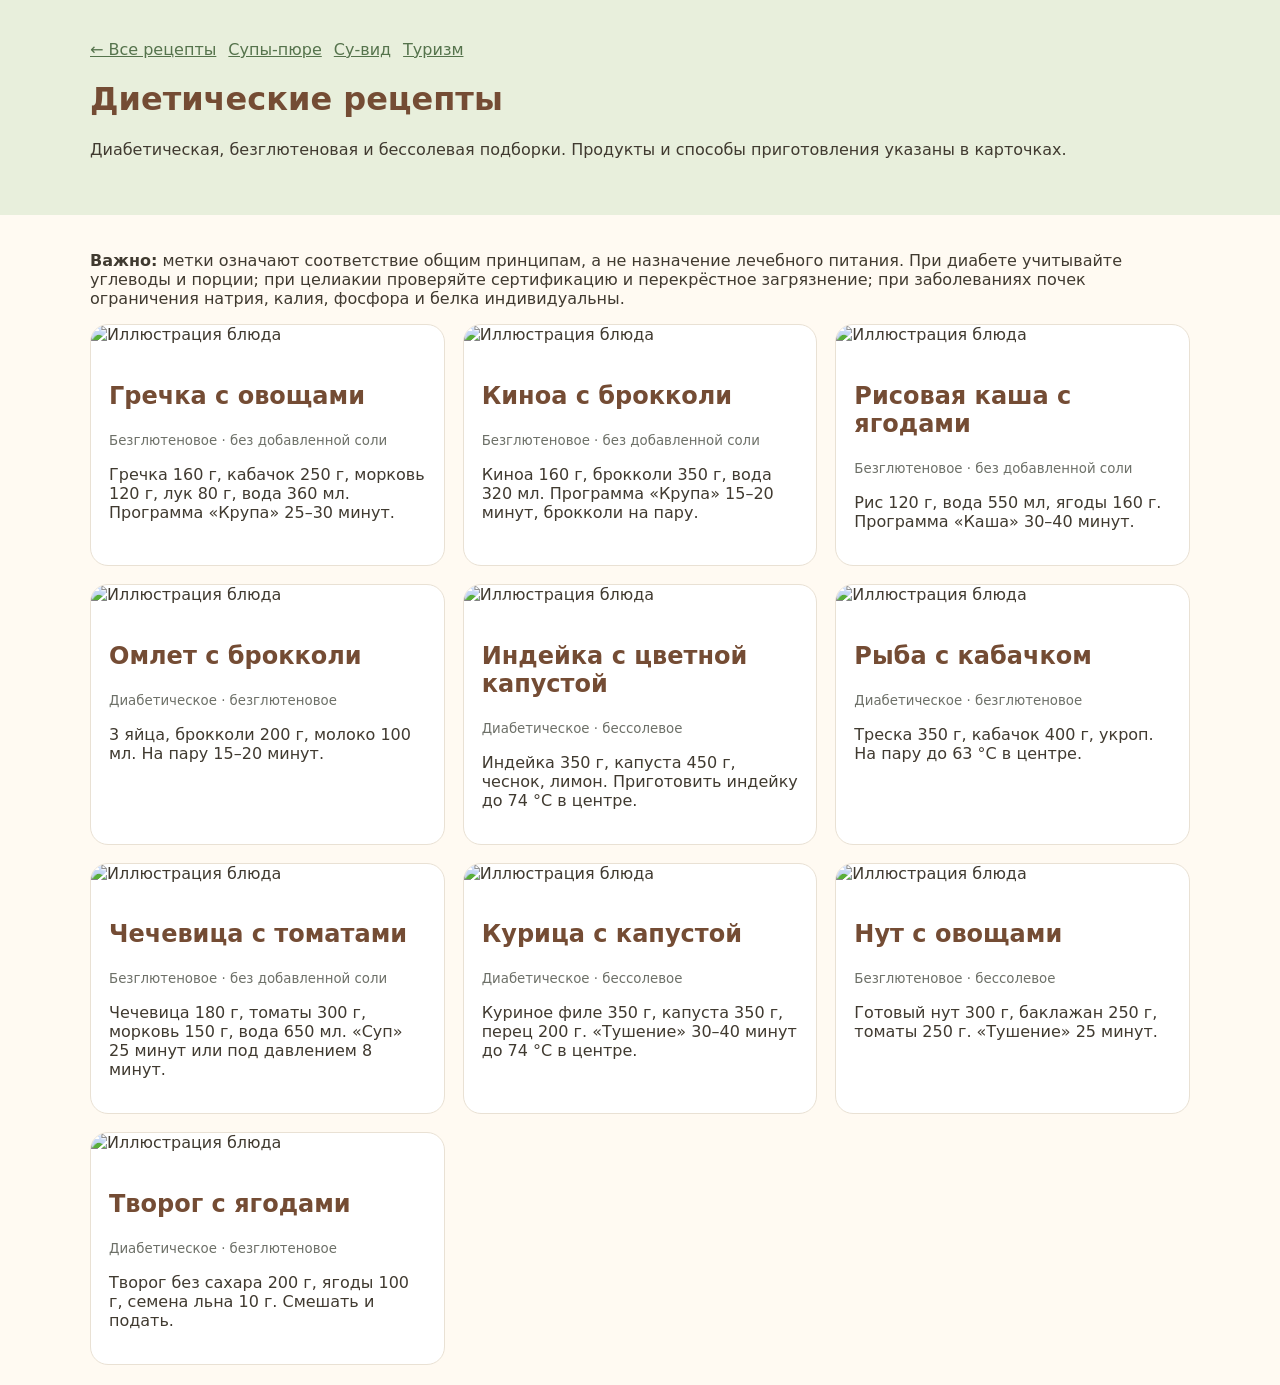
==== diets/index.html @ 61dca5d2 "Новый раздел диабетических, безглютеновых и бессолевых рецептов" ====
<!doctype html><html lang="ru"><head><meta charset="utf-8"><meta name="viewport" content="width=device-width,initial-scale=1"><title>Диетические рецепты — Рецепты</title><style>body{margin:0;background:#fffaf2;color:#403a30;font:16px system-ui}header{padding:40px max(20px,calc((100vw - 1100px)/2));background:#e8efdc}main{max-width:1100px;margin:auto;padding:20px}a{color:#55734c}.grid{display:grid;grid-template-columns:repeat(auto-fit,minmax(290px,1fr));gap:18px}.card{background:white;border:1px solid #e9e1d4;border-radius:18px;overflow:hidden}.card img{width:100%;height:175px;object-fit:cover}.body{padding:18px}h1,h2{color:#744c34}nav a{display:inline-block;margin-right:12px}small{color:#6d7068}</style></head><body><header><nav><a href="../index.html">← Все рецепты</a><a href="../soups/index.html">Супы-пюре</a><a href="../sous-vide/index.html">Су-вид</a><a href="../tourism/index.html">Туризм</a></nav><h1>Диетические рецепты</h1><p>Диабетическая, безглютеновая и бессолевая подборки. Продукты и способы приготовления указаны в карточках.</p></header><main><p><strong>Важно:</strong> метки означают соответствие общим принципам, а не назначение лечебного питания. При диабете учитывайте углеводы и порции; при целиакии проверяйте сертификацию и перекрёстное загрязнение; при заболеваниях почек ограничения натрия, калия, фосфора и белка индивидуальны.</p><div id="cards" class="grid"></div></main><script>const raw=localStorage.getItem('none');</script><script>const cards=[["Гречка с овощами","Безглютеновое · без добавленной соли","Гречка 160 г, кабачок 250 г, морковь 120 г, лук 80 г, вода 360 мл. Программа «Крупа» 25–30 минут."],["Киноа с брокколи","Безглютеновое · без добавленной соли","Киноа 160 г, брокколи 350 г, вода 320 мл. Программа «Крупа» 15–20 минут, брокколи на пару."],["Рисовая каша с ягодами","Безглютеновое · без добавленной соли","Рис 120 г, вода 550 мл, ягоды 160 г. Программа «Каша» 30–40 минут."],["Омлет с брокколи","Диабетическое · безглютеновое","3 яйца, брокколи 200 г, молоко 100 мл. На пару 15–20 минут."],["Индейка с цветной капустой","Диабетическое · бессолевое","Индейка 350 г, капуста 450 г, чеснок, лимон. Приготовить индейку до 74 °C в центре."],["Рыба с кабачком","Диабетическое · безглютеновое","Треска 350 г, кабачок 400 г, укроп. На пару до 63 °C в центре."],["Чечевица с томатами","Безглютеновое · без добавленной соли","Чечевица 180 г, томаты 300 г, морковь 150 г, вода 650 мл. «Суп» 25 минут или под давлением 8 минут."],["Курица с капустой","Диабетическое · бессолевое","Куриное филе 350 г, капуста 350 г, перец 200 г. «Тушение» 30–40 минут до 74 °C в центре."],["Нут с овощами","Безглютеновое · бессолевое","Готовый нут 300 г, баклажан 250 г, томаты 250 г. «Тушение» 25 минут."],["Творог с ягодами","Диабетическое · безглютеновое","Творог без сахара 200 г, ягоды 100 г, семена льна 10 г. Смешать и подать."]];document.getElementById('cards').innerHTML=cards.map((c,i)=>'<article class="card"><img loading="lazy" alt="Иллюстрация блюда" src="https://images.unsplash.com/'+['photo-1512058564366-18510be2db19','photo-1512621776951-a57141f2eefd','photo-1490645935967-10de6ba17061','photo-1525351484163-7529414344d8','photo-1511690743698-d9d85f2fbf38','photo-1467003909585-2f8a72700288','photo-1547592180-85f173990554','photo-1504674900247-0877df9cc836','photo-1546069901-ba9599a7e63c','photo-1488477181946-6428a0291777'][i]+'?auto=format&fit=crop&w=800&q=75"><div class="body"><h2>'+c[0]+'</h2><small>'+c[1]+'</small><p>'+c[2]+'</p></div></article>').join('')</script></body></html>
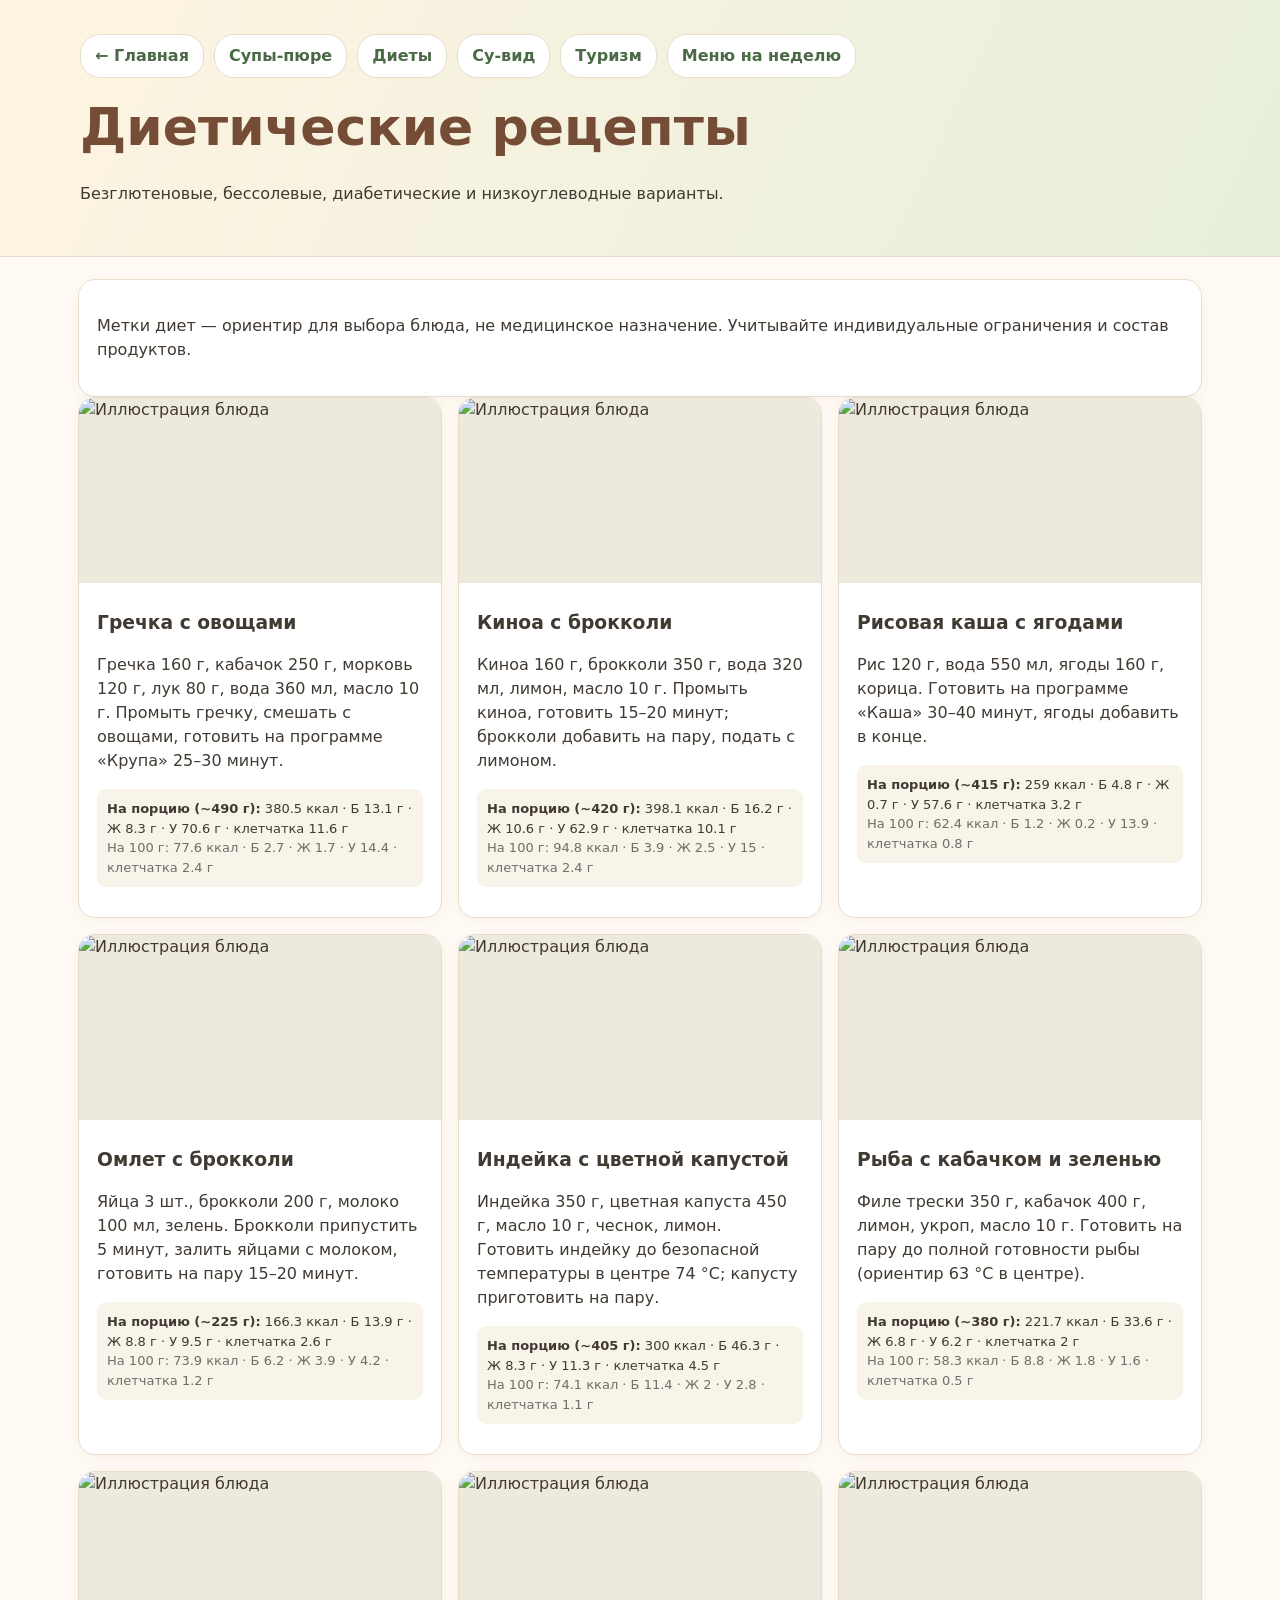
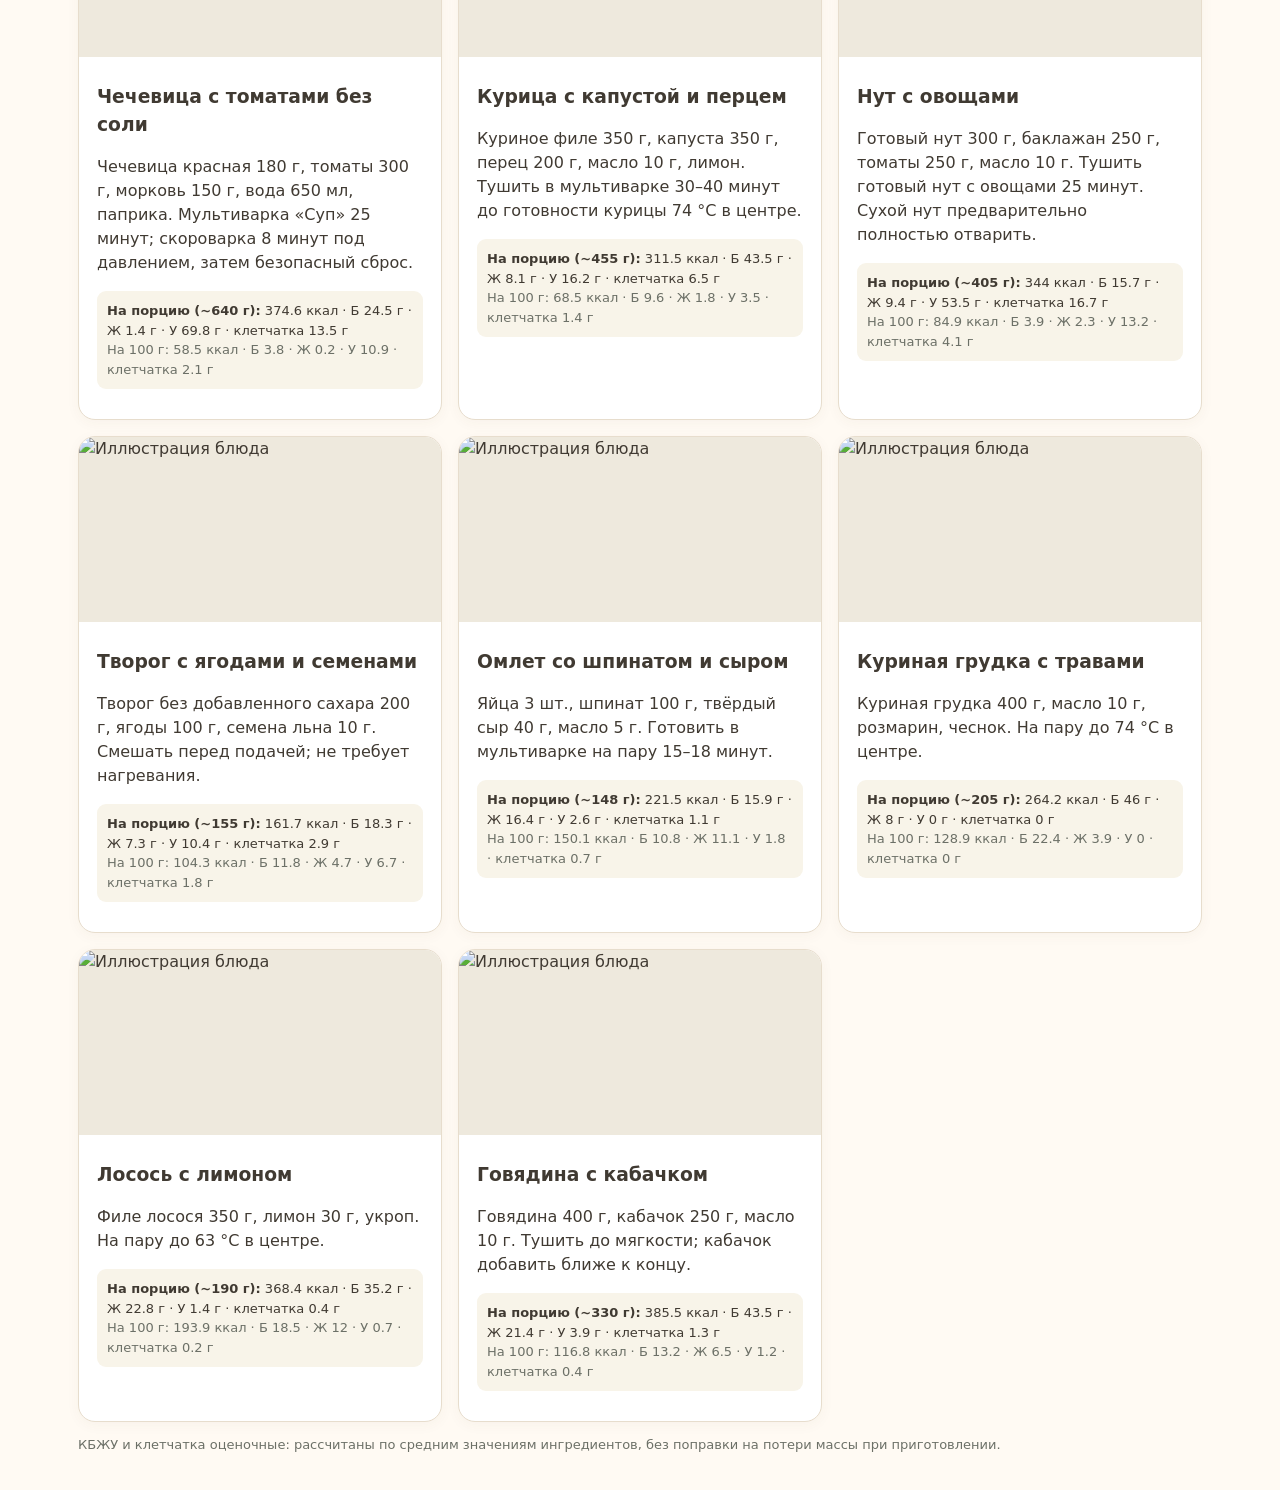
==== commit 587ede73: "Единый дизайн и КБЖУ: Диетические рецепты" ====
--- a/diets/index.html
+++ b/diets/index.html
@@ -1 +1 @@
-<!doctype html><html lang="ru"><head><meta charset="utf-8"><meta name="viewport" content="width=device-width,initial-scale=1"><title>Диетические рецепты — Рецепты</title><style>body{margin:0;background:#fffaf2;color:#403a30;font:16px system-ui}header{padding:40px max(20px,calc((100vw - 1100px)/2));background:#e8efdc}main{max-width:1100px;margin:auto;padding:20px}a{color:#55734c}.grid{display:grid;grid-template-columns:repeat(auto-fit,minmax(290px,1fr));gap:18px}.card{background:white;border:1px solid #e9e1d4;border-radius:18px;overflow:hidden}.card img{width:100%;height:175px;object-fit:cover}.body{padding:18px}h1,h2{color:#744c34}nav a{display:inline-block;margin-right:12px}small{color:#6d7068}</style></head><body><header><nav><a href="../index.html">← Все рецепты</a><a href="../soups/index.html">Супы-пюре</a><a href="../sous-vide/index.html">Су-вид</a><a href="../tourism/index.html">Туризм</a></nav><h1>Диетические рецепты</h1><p>Диабетическая, безглютеновая и бессолевая подборки. Продукты и способы приготовления указаны в карточках.</p></header><main><p><strong>Важно:</strong> метки означают соответствие общим принципам, а не назначение лечебного питания. При диабете учитывайте углеводы и порции; при целиакии проверяйте сертификацию и перекрёстное загрязнение; при заболеваниях почек ограничения натрия, калия, фосфора и белка индивидуальны.</p><div id="cards" class="grid"></div></main><script>const raw=localStorage.getItem('none');</script><script>const cards=[["Гречка с овощами","Безглютеновое · без добавленной соли","Гречка 160 г, кабачок 250 г, морковь 120 г, лук 80 г, вода 360 мл. Программа «Крупа» 25–30 минут."],["Киноа с брокколи","Безглютеновое · без добавленной соли","Киноа 160 г, брокколи 350 г, вода 320 мл. Программа «Крупа» 15–20 минут, брокколи на пару."],["Рисовая каша с ягодами","Безглютеновое · без добавленной соли","Рис 120 г, вода 550 мл, ягоды 160 г. Программа «Каша» 30–40 минут."],["Омлет с брокколи","Диабетическое · безглютеновое","3 яйца, брокколи 200 г, молоко 100 мл. На пару 15–20 минут."],["Индейка с цветной капустой","Диабетическое · бессолевое","Индейка 350 г, капуста 450 г, чеснок, лимон. Приготовить индейку до 74 °C в центре."],["Рыба с кабачком","Диабетическое · безглютеновое","Треска 350 г, кабачок 400 г, укроп. На пару до 63 °C в центре."],["Чечевица с томатами","Безглютеновое · без добавленной соли","Чечевица 180 г, томаты 300 г, морковь 150 г, вода 650 мл. «Суп» 25 минут или под давлением 8 минут."],["Курица с капустой","Диабетическое · бессолевое","Куриное филе 350 г, капуста 350 г, перец 200 г. «Тушение» 30–40 минут до 74 °C в центре."],["Нут с овощами","Безглютеновое · бессолевое","Готовый нут 300 г, баклажан 250 г, томаты 250 г. «Тушение» 25 минут."],["Творог с ягодами","Диабетическое · безглютеновое","Творог без сахара 200 г, ягоды 100 г, семена льна 10 г. Смешать и подать."]];document.getElementById('cards').innerHTML=cards.map((c,i)=>'<article class="card"><img loading="lazy" alt="Иллюстрация блюда" src="https://images.unsplash.com/'+['photo-1512058564366-18510be2db19','photo-1512621776951-a57141f2eefd','photo-1490645935967-10de6ba17061','photo-1525351484163-7529414344d8','photo-1511690743698-d9d85f2fbf38','photo-1467003909585-2f8a72700288','photo-1547592180-85f173990554','photo-1504674900247-0877df9cc836','photo-1546069901-ba9599a7e63c','photo-1488477181946-6428a0291777'][i]+'?auto=format&fit=crop&w=800&q=75"><div class="body"><h2>'+c[0]+'</h2><small>'+c[1]+'</small><p>'+c[2]+'</p></div></article>').join('')</script></body></html>+<!doctype html><html lang="ru"><head><meta charset="utf-8"><meta name="viewport" content="width=device-width,initial-scale=1"><title>Диетические рецепты — Рецепты</title><link rel="stylesheet" href="../assets/site.css"></head><body><header><nav><a href="../">← Главная</a><a href="../soups/">Супы-пюре</a><a href="../diets/">Диеты</a><a href="../sous-vide/">Су-вид</a><a href="../tourism/">Туризм</a><a href="../menu/">Меню на неделю</a></nav><h1>Диетические рецепты</h1><p>Безглютеновые, бессолевые, диабетические и низкоуглеводные варианты.</p></header><main><section class="panel"><p>Метки диет — ориентир для выбора блюда, не медицинское назначение. Учитывайте индивидуальные ограничения и состав продуктов.</p></section><section id="cards" class="cards"></section><p class="muted">КБЖУ и клетчатка оценочные: рассчитаны по средним значениям ингредиентов, без поправки на потери массы при приготовлении.</p></main><script src="../assets/recipes-data.js"></script><script>const data=window.RECIPES_DATA.filter(x=>x.section==='диеты');document.getElementById('cards').innerHTML=data.map(x=>{let n=x.nutrition;return '<article class="card"><img loading="lazy" src="'+x.image+'" alt="Иллюстрация блюда"><div class="inside"><h3>'+x.name+'</h3><p>'+x.formula+'</p>'+(x.section==='супы'?'<p><b>Мультиварка:</b> '+x.multi+' · <b>Скороварка:</b> '+x.pressure+' под давлением</p>':'')+(n?'<div class="nutr"><b>На порцию (~'+n.portionG+' г):</b> '+n.perPortion[0]+' ккал · Б '+n.perPortion[1]+' г · Ж '+n.perPortion[2]+' г · У '+n.perPortion[3]+' г · клетчатка '+n.perPortion[4]+' г<br><small>На 100 г: '+n.per100[0]+' ккал · Б '+n.per100[1]+' · Ж '+n.per100[2]+' · У '+n.per100[3]+' · клетчатка '+n.per100[4]+' г</small></div>':'<p>КБЖУ не рассчитаны.</p>')+'</div></article>'}).join('');</script></body></html>
--- a/assets/site.css
+++ b/assets/site.css
@@ -0,0 +1 @@
+:root{font-family:system-ui,-apple-system,"Segoe UI",sans-serif;color:#403a32;background:#fffaf3;--ink:#403a32;--green:#496a45;--cream:#fffaf3;--line:#e7ddcd}*{box-sizing:border-box}body{margin:0;background:var(--cream);color:var(--ink);line-height:1.5}a{color:var(--green)}header{background:linear-gradient(115deg,#fff4e2,#e7efdc);padding:34px max(20px,calc((100vw - 1120px)/2));border-bottom:1px solid var(--line)}header h1{font-size:clamp(32px,5vw,52px);margin:10px 0;color:#754c36}header p{max-width:760px}nav{display:flex;flex-wrap:wrap;gap:10px}nav a,.link{background:white;border:1px solid var(--line);border-radius:20px;padding:9px 14px;text-decoration:none;font-weight:650}main{max-width:1160px;padding:22px 18px;margin:auto}h2{color:#754c36}.cards,.grid{display:grid;grid-template-columns:repeat(auto-fit,minmax(min(100%,280px),1fr));gap:16px}.card,.panel,.day{background:white;border:1px solid var(--line);border-radius:17px;overflow:hidden;box-shadow:0 3px 14px #5540260b}.card img{width:100%;height:185px;object-fit:cover;display:block;background:#eee9dd}.inside,.panel,.day{padding:18px}.card h3{margin:8px 0}.tag{display:inline-block;font-size:12px;background:#eaf1e3;color:#3e5e3a;border-radius:15px;padding:4px 9px;margin:3px}.muted,small{color:#6c7067;font-size:13px}.filters{display:grid;grid-template-columns:repeat(auto-fit,minmax(170px,1fr));gap:12px}.filters label{display:block;font-weight:600;font-size:13px}input,select,textarea{width:100%;max-width:100%;padding:10px;border:1px solid #cfc7b9;border-radius:9px;background:white;color:var(--ink);font:inherit}button{cursor:pointer;border:0;border-radius:10px;background:#55734c;color:white;padding:10px 15px;font:inherit}button:focus-visible,a:focus-visible,input:focus-visible,select:focus-visible{outline:3px solid #b08a4b;outline-offset:2px}.diet-buttons{display:flex;gap:9px;flex-wrap:wrap}.diet-buttons button{background:#eee8dc;color:#403a32}.diet-buttons button:hover,.diet-buttons button:focus{background:#55734c;color:white}.diet-explain,.warn{padding:13px;border-left:4px solid #8da47b;background:#f4f6ed;border-radius:9px}.feedback textarea{min-height:110px}.actions{display:flex;gap:8px;flex-wrap:wrap}.nutr{font-size:13px;background:#f8f4e9;border-radius:9px;padding:10px;margin:12px 0}.meal{padding:10px 0;border-top:1px solid var(--line)}.checks{display:flex;flex-wrap:wrap;gap:8px}.checks label{border:1px solid var(--line);border-radius:22px;padding:8px 12px}.checks input{width:auto}.site-home{position:fixed;right:14px;bottom:14px;z-index:20;background:white;padding:10px 14px;border-radius:24px;box-shadow:0 4px 20px #0002;text-decoration:none}@media(max-width:640px){header{padding:25px 18px}.card img{height:165px}}@media print{header,.noprint,.controls,.site-home{display:none!important}.card,.day{break-inside:avoid;box-shadow:none}}
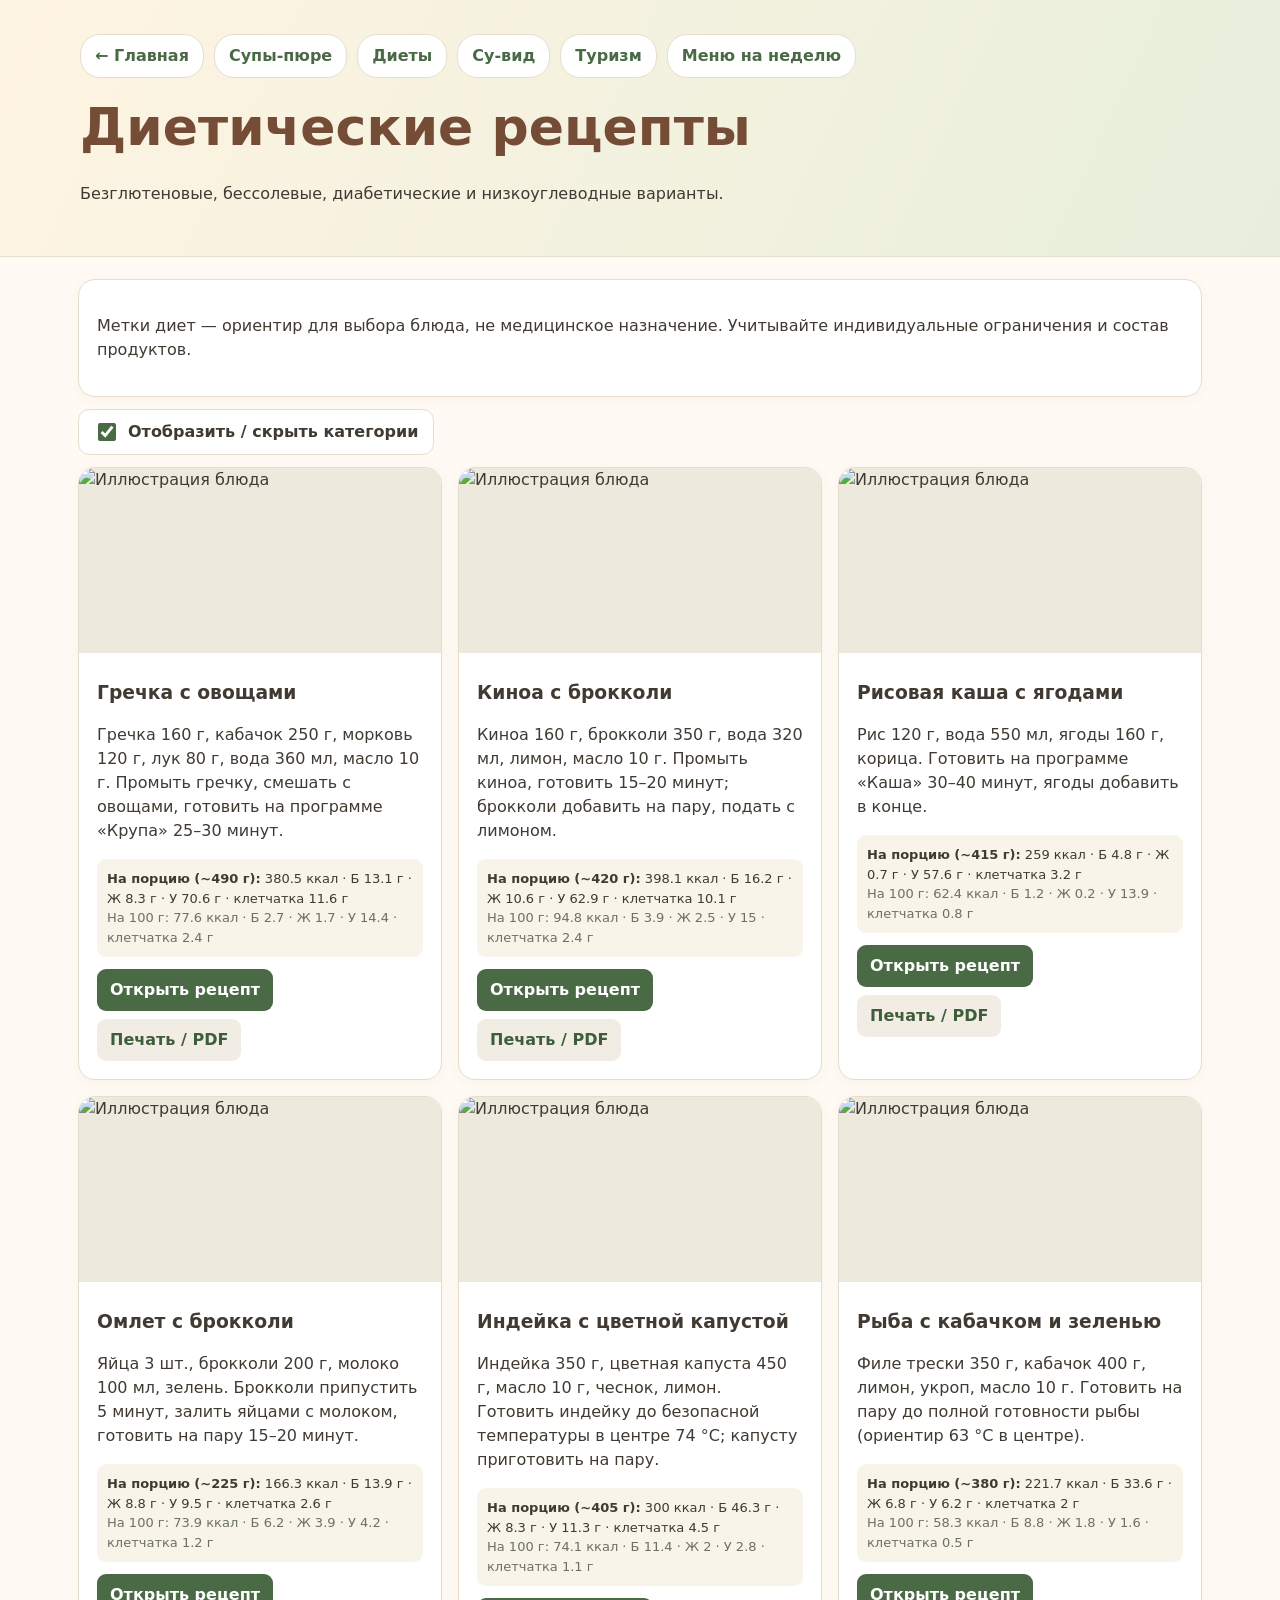
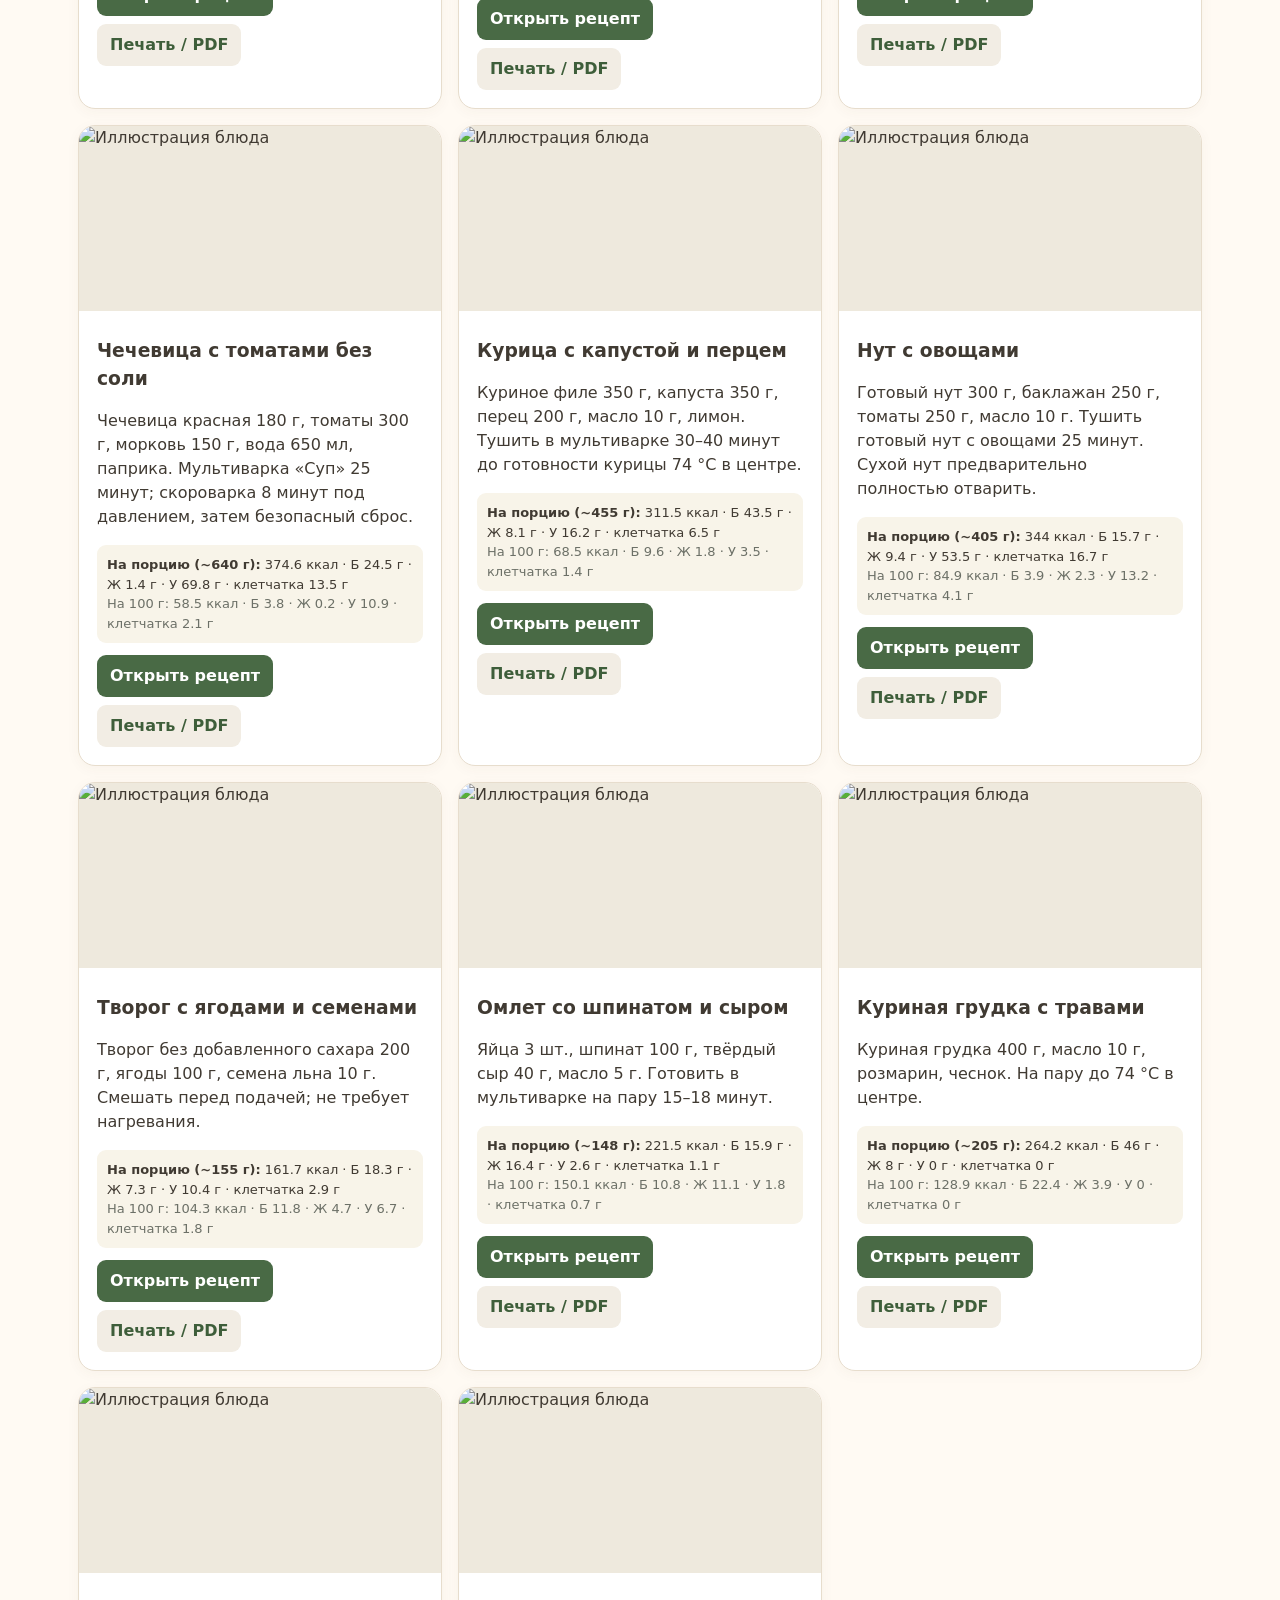
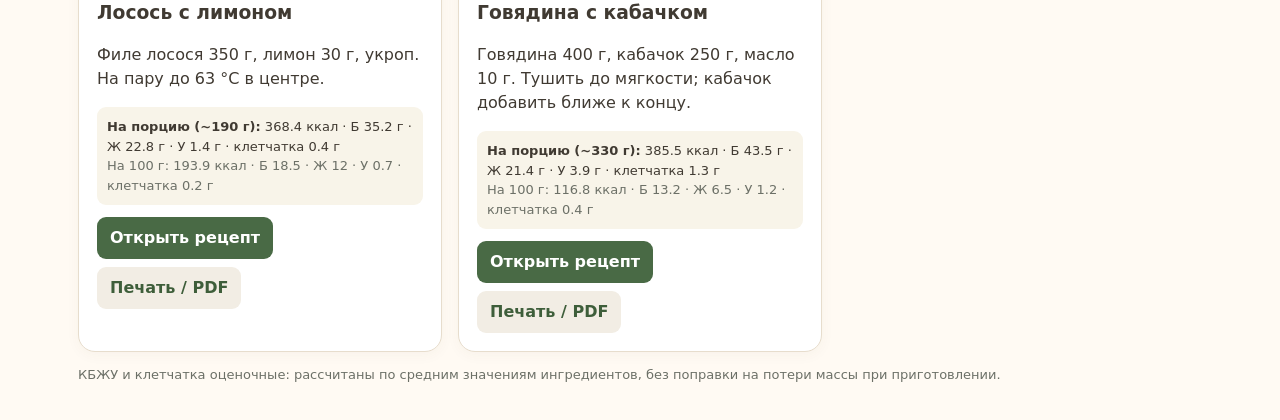
==== commit b39b2222: "Добавить категории и переходы на отдельные блюда" ====
--- a/diets/index.html
+++ b/diets/index.html
@@ -1 +1 @@
-<!doctype html><html lang="ru"><head><meta charset="utf-8"><meta name="viewport" content="width=device-width,initial-scale=1"><title>Диетические рецепты — Рецепты</title><link rel="stylesheet" href="../assets/site.css"></head><body><header><nav><a href="../">← Главная</a><a href="../soups/">Супы-пюре</a><a href="../diets/">Диеты</a><a href="../sous-vide/">Су-вид</a><a href="../tourism/">Туризм</a><a href="../menu/">Меню на неделю</a></nav><h1>Диетические рецепты</h1><p>Безглютеновые, бессолевые, диабетические и низкоуглеводные варианты.</p></header><main><section class="panel"><p>Метки диет — ориентир для выбора блюда, не медицинское назначение. Учитывайте индивидуальные ограничения и состав продуктов.</p></section><section id="cards" class="cards"></section><p class="muted">КБЖУ и клетчатка оценочные: рассчитаны по средним значениям ингредиентов, без поправки на потери массы при приготовлении.</p></main><script src="../assets/recipes-data.js"></script><script>const data=window.RECIPES_DATA.filter(x=>x.section==='диеты');document.getElementById('cards').innerHTML=data.map(x=>{let n=x.nutrition;return '<article class="card"><img loading="lazy" src="'+x.image+'" alt="Иллюстрация блюда"><div class="inside"><h3>'+x.name+'</h3><p>'+x.formula+'</p>'+(x.section==='супы'?'<p><b>Мультиварка:</b> '+x.multi+' · <b>Скороварка:</b> '+x.pressure+' под давлением</p>':'')+(n?'<div class="nutr"><b>На порцию (~'+n.portionG+' г):</b> '+n.perPortion[0]+' ккал · Б '+n.perPortion[1]+' г · Ж '+n.perPortion[2]+' г · У '+n.perPortion[3]+' г · клетчатка '+n.perPortion[4]+' г<br><small>На 100 г: '+n.per100[0]+' ккал · Б '+n.per100[1]+' · Ж '+n.per100[2]+' · У '+n.per100[3]+' · клетчатка '+n.per100[4]+' г</small></div>':'<p>КБЖУ не рассчитаны.</p>')+'</div></article>'}).join('');</script></body></html>+<!doctype html><html lang="ru"><head><meta charset="utf-8"><meta name="viewport" content="width=device-width,initial-scale=1"><title>Диетические рецепты — Рецепты</title><link rel="stylesheet" href="../assets/site.css"></head><body><header><nav><a href="../">← Главная</a><a href="../soups/">Супы-пюре</a><a href="../diets/">Диеты</a><a href="../sous-vide/">Су-вид</a><a href="../tourism/">Туризм</a><a href="../menu/">Меню на неделю</a></nav><h1>Диетические рецепты</h1><p>Безглютеновые, бессолевые, диабетические и низкоуглеводные варианты.</p></header><main><section class="panel"><p>Метки диет — ориентир для выбора блюда, не медицинское назначение. Учитывайте индивидуальные ограничения и состав продуктов.</p></section><div id="categoryToggle"></div><section id="cards" class="cards"></section><p class="muted">КБЖУ и клетчатка оценочные: рассчитаны по средним значениям ингредиентов, без поправки на потери массы при приготовлении.</p></main><script src="../assets/recipes-data.js"></script><script src="../assets/recipe-ui.js"></script><script>const data=window.RECIPES_DATA.filter(x=>x.section==='диеты');document.getElementById('cards').innerHTML=data.map(x=>{let n=x.nutrition;return '<article class="card"><img loading="lazy" src="'+x.image+'" alt="Иллюстрация блюда"><div class="inside"><h3>'+x.name+'</h3><p>'+x.formula+'</p>'+(x.section==='супы'?'<p><b>Мультиварка:</b> '+x.multi+' · <b>Скороварка:</b> '+x.pressure+' под давлением</p>':'')+(n?'<div class="nutr"><b>На порцию (~'+n.portionG+' г):</b> '+n.perPortion[0]+' ккал · Б '+n.perPortion[1]+' г · Ж '+n.perPortion[2]+' г · У '+n.perPortion[3]+' г · клетчатка '+n.perPortion[4]+' г<br><small>На 100 г: '+n.per100[0]+' ккал · Б '+n.per100[1]+' · Ж '+n.per100[2]+' · У '+n.per100[3]+' · клетчатка '+n.per100[4]+' г</small></div>':'<p>КБЖУ не рассчитаны.</p>') +window.RECIPES_UI.actions(x,'../')+'</div></article>'}).join('');document.getElementById('categoryToggle').innerHTML=window.RECIPES_UI.toggle();window.RECIPES_UI.initToggle();</script></body></html>
--- a/assets/site.css
+++ b/assets/site.css
@@ -1 +1,3 @@
-:root{font-family:system-ui,-apple-system,"Segoe UI",sans-serif;color:#403a32;background:#fffaf3;--ink:#403a32;--green:#496a45;--cream:#fffaf3;--line:#e7ddcd}*{box-sizing:border-box}body{margin:0;background:var(--cream);color:var(--ink);line-height:1.5}a{color:var(--green)}header{background:linear-gradient(115deg,#fff4e2,#e7efdc);padding:34px max(20px,calc((100vw - 1120px)/2));border-bottom:1px solid var(--line)}header h1{font-size:clamp(32px,5vw,52px);margin:10px 0;color:#754c36}header p{max-width:760px}nav{display:flex;flex-wrap:wrap;gap:10px}nav a,.link{background:white;border:1px solid var(--line);border-radius:20px;padding:9px 14px;text-decoration:none;font-weight:650}main{max-width:1160px;padding:22px 18px;margin:auto}h2{color:#754c36}.cards,.grid{display:grid;grid-template-columns:repeat(auto-fit,minmax(min(100%,280px),1fr));gap:16px}.card,.panel,.day{background:white;border:1px solid var(--line);border-radius:17px;overflow:hidden;box-shadow:0 3px 14px #5540260b}.card img{width:100%;height:185px;object-fit:cover;display:block;background:#eee9dd}.inside,.panel,.day{padding:18px}.card h3{margin:8px 0}.tag{display:inline-block;font-size:12px;background:#eaf1e3;color:#3e5e3a;border-radius:15px;padding:4px 9px;margin:3px}.muted,small{color:#6c7067;font-size:13px}.filters{display:grid;grid-template-columns:repeat(auto-fit,minmax(170px,1fr));gap:12px}.filters label{display:block;font-weight:600;font-size:13px}input,select,textarea{width:100%;max-width:100%;padding:10px;border:1px solid #cfc7b9;border-radius:9px;background:white;color:var(--ink);font:inherit}button{cursor:pointer;border:0;border-radius:10px;background:#55734c;color:white;padding:10px 15px;font:inherit}button:focus-visible,a:focus-visible,input:focus-visible,select:focus-visible{outline:3px solid #b08a4b;outline-offset:2px}.diet-buttons{display:flex;gap:9px;flex-wrap:wrap}.diet-buttons button{background:#eee8dc;color:#403a32}.diet-buttons button:hover,.diet-buttons button:focus{background:#55734c;color:white}.diet-explain,.warn{padding:13px;border-left:4px solid #8da47b;background:#f4f6ed;border-radius:9px}.feedback textarea{min-height:110px}.actions{display:flex;gap:8px;flex-wrap:wrap}.nutr{font-size:13px;background:#f8f4e9;border-radius:9px;padding:10px;margin:12px 0}.meal{padding:10px 0;border-top:1px solid var(--line)}.checks{display:flex;flex-wrap:wrap;gap:8px}.checks label{border:1px solid var(--line);border-radius:22px;padding:8px 12px}.checks input{width:auto}.site-home{position:fixed;right:14px;bottom:14px;z-index:20;background:white;padding:10px 14px;border-radius:24px;box-shadow:0 4px 20px #0002;text-decoration:none}@media(max-width:640px){header{padding:25px 18px}.card img{height:165px}}@media print{header,.noprint,.controls,.site-home{display:none!important}.card,.day{break-inside:avoid;box-shadow:none}}+:root{font-family:system-ui,-apple-system,"Segoe UI",sans-serif;color:#403a32;background:#fffaf3;--ink:#403a32;--green:#496a45;--cream:#fffaf3;--line:#e7ddcd}*{box-sizing:border-box}body{margin:0;background:var(--cream);color:var(--ink);line-height:1.5}a{color:var(--green)}header{background:linear-gradient(115deg,#fff4e2,#e7efdc);padding:34px max(20px,calc((100vw - 1120px)/2));border-bottom:1px solid var(--line)}header h1{font-size:clamp(32px,5vw,52px);margin:10px 0;color:#754c36}header p{max-width:760px}nav{display:flex;flex-wrap:wrap;gap:10px}nav a,.link{background:white;border:1px solid var(--line);border-radius:20px;padding:9px 14px;text-decoration:none;font-weight:650}main{max-width:1160px;padding:22px 18px;margin:auto}h2{color:#754c36}.cards,.grid{display:grid;grid-template-columns:repeat(auto-fit,minmax(min(100%,280px),1fr));gap:16px}.card,.panel,.day{background:white;border:1px solid var(--line);border-radius:17px;overflow:hidden;box-shadow:0 3px 14px #5540260b}.card img{width:100%;height:185px;object-fit:cover;display:block;background:#eee9dd}.inside,.panel,.day{padding:18px}.card h3{margin:8px 0}.tag{display:inline-block;font-size:12px;background:#eaf1e3;color:#3e5e3a;border-radius:15px;padding:4px 9px;margin:3px}.muted,small{color:#6c7067;font-size:13px}.filters{display:grid;grid-template-columns:repeat(auto-fit,minmax(170px,1fr));gap:12px}.filters label{display:block;font-weight:600;font-size:13px}input,select,textarea{width:100%;max-width:100%;padding:10px;border:1px solid #cfc7b9;border-radius:9px;background:white;color:var(--ink);font:inherit}button{cursor:pointer;border:0;border-radius:10px;background:#55734c;color:white;padding:10px 15px;font:inherit}button:focus-visible,a:focus-visible,input:focus-visible,select:focus-visible{outline:3px solid #b08a4b;outline-offset:2px}.diet-buttons{display:flex;gap:9px;flex-wrap:wrap}.diet-buttons button{background:#eee8dc;color:#403a32}.diet-buttons button:hover,.diet-buttons button:focus{background:#55734c;color:white}.diet-explain,.warn{padding:13px;border-left:4px solid #8da47b;background:#f4f6ed;border-radius:9px}.feedback textarea{min-height:110px}.actions{display:flex;gap:8px;flex-wrap:wrap}.nutr{font-size:13px;background:#f8f4e9;border-radius:9px;padding:10px;margin:12px 0}.meal{padding:10px 0;border-top:1px solid var(--line)}.checks{display:flex;flex-wrap:wrap;gap:8px}.checks label{border:1px solid var(--line);border-radius:22px;padding:8px 12px}.checks input{width:auto}.site-home{position:fixed;right:14px;bottom:14px;z-index:20;background:white;padding:10px 14px;border-radius:24px;box-shadow:0 4px 20px #0002;text-decoration:none}@media(max-width:640px){header{padding:25px 18px}.card img{height:165px}}@media print{header,.noprint,.controls,.site-home{display:none!important}.card,.day{break-inside:avoid;box-shadow:none}}
+/* Recipe categories, navigation and printable recipe */
+.category-toggle{display:inline-flex;align-items:center;gap:9px;width:auto;margin:12px 0;padding:10px 15px;border:1px solid var(--line);border-radius:11px;background:white;color:var(--ink);cursor:pointer;font-weight:650}.category-toggle input{width:18px;height:18px;accent-color:var(--green)}.recipe-categories{display:flex;flex-wrap:wrap;gap:5px;margin:8px 0 12px}.recipe-categories .tag{margin:0}.recipe-actions{display:flex;flex-wrap:wrap;gap:8px;margin-top:12px}.recipe-actions a{display:inline-block;text-decoration:none;background:var(--green);color:#fff;border-radius:9px;padding:9px 13px;font-weight:650}.recipe-actions a.secondary-action{background:#f2ede4;color:#3e5e3a}.recipe-page{max-width:850px;margin:0 auto}.recipe-page .recipe-photo{display:block;width:100%;max-height:380px;object-fit:cover;border-radius:16px}.recipe-page .recipe-ingredients{width:100%;border-collapse:collapse}.recipe-page .recipe-ingredients th,.recipe-page .recipe-ingredients td{text-align:left;border-bottom:1px solid var(--line);padding:10px}.recipe-page .recipe-ingredients td:last-child{text-align:right;white-space:nowrap}.recipe-page .recipe-ingredients th:last-child{text-align:right}.recipe-page .recipe-meta{display:flex;gap:8px;flex-wrap:wrap}.recipe-page .recipe-meta span{padding:7px 11px;background:#eef1e8;border-radius:9px}.recipe-page .recipe-print{margin-top:18px}.categories-hidden .recipe-categories{display:none!important}@media print{.recipe-page header,.recipe-page nav,.recipe-page .recipe-print,.category-toggle,.site-home{display:none!important}.recipe-page .recipe-photo{max-height:180px}.recipe-page .panel{box-shadow:none;border:0;padding:10px 0}.recipe-page main{padding:0}.recipe-page h1{font-size:26px}.recipe-page .recipe-ingredients th,.recipe-page .recipe-ingredients td{padding:5px}}
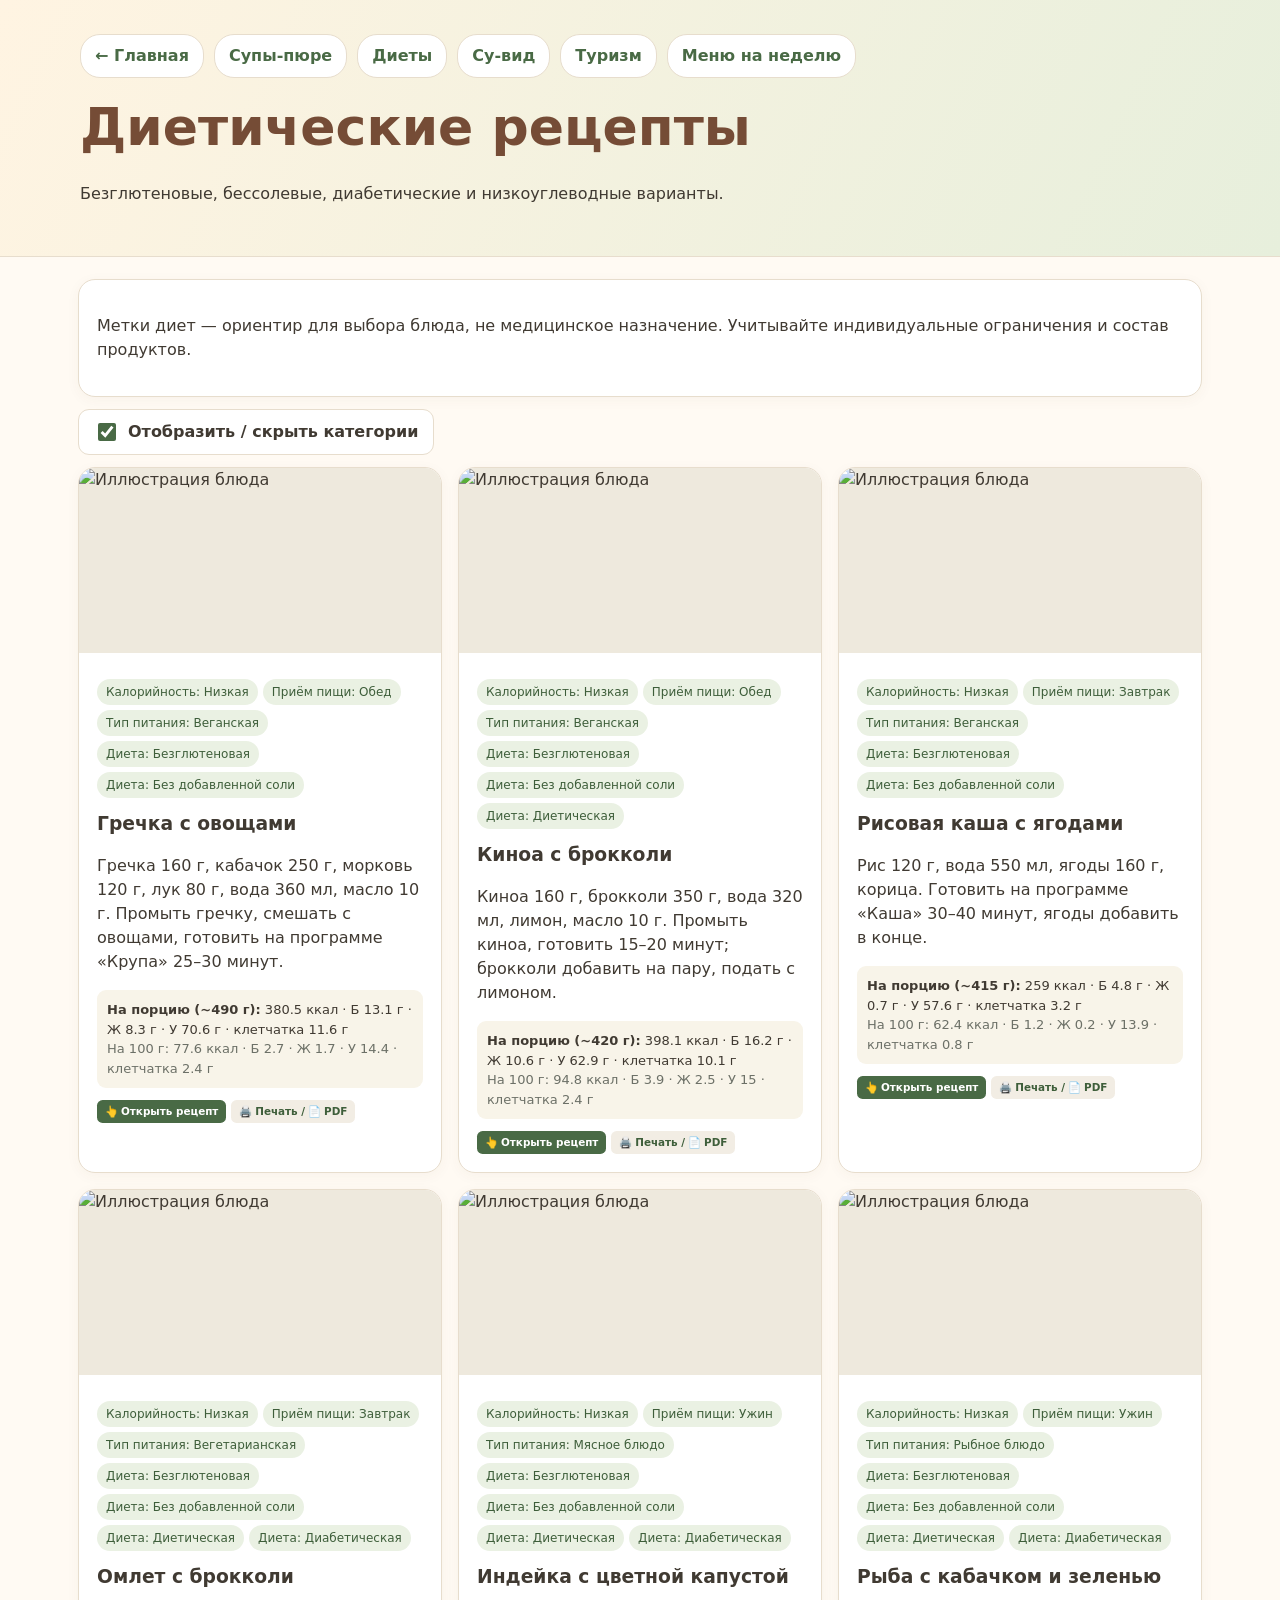
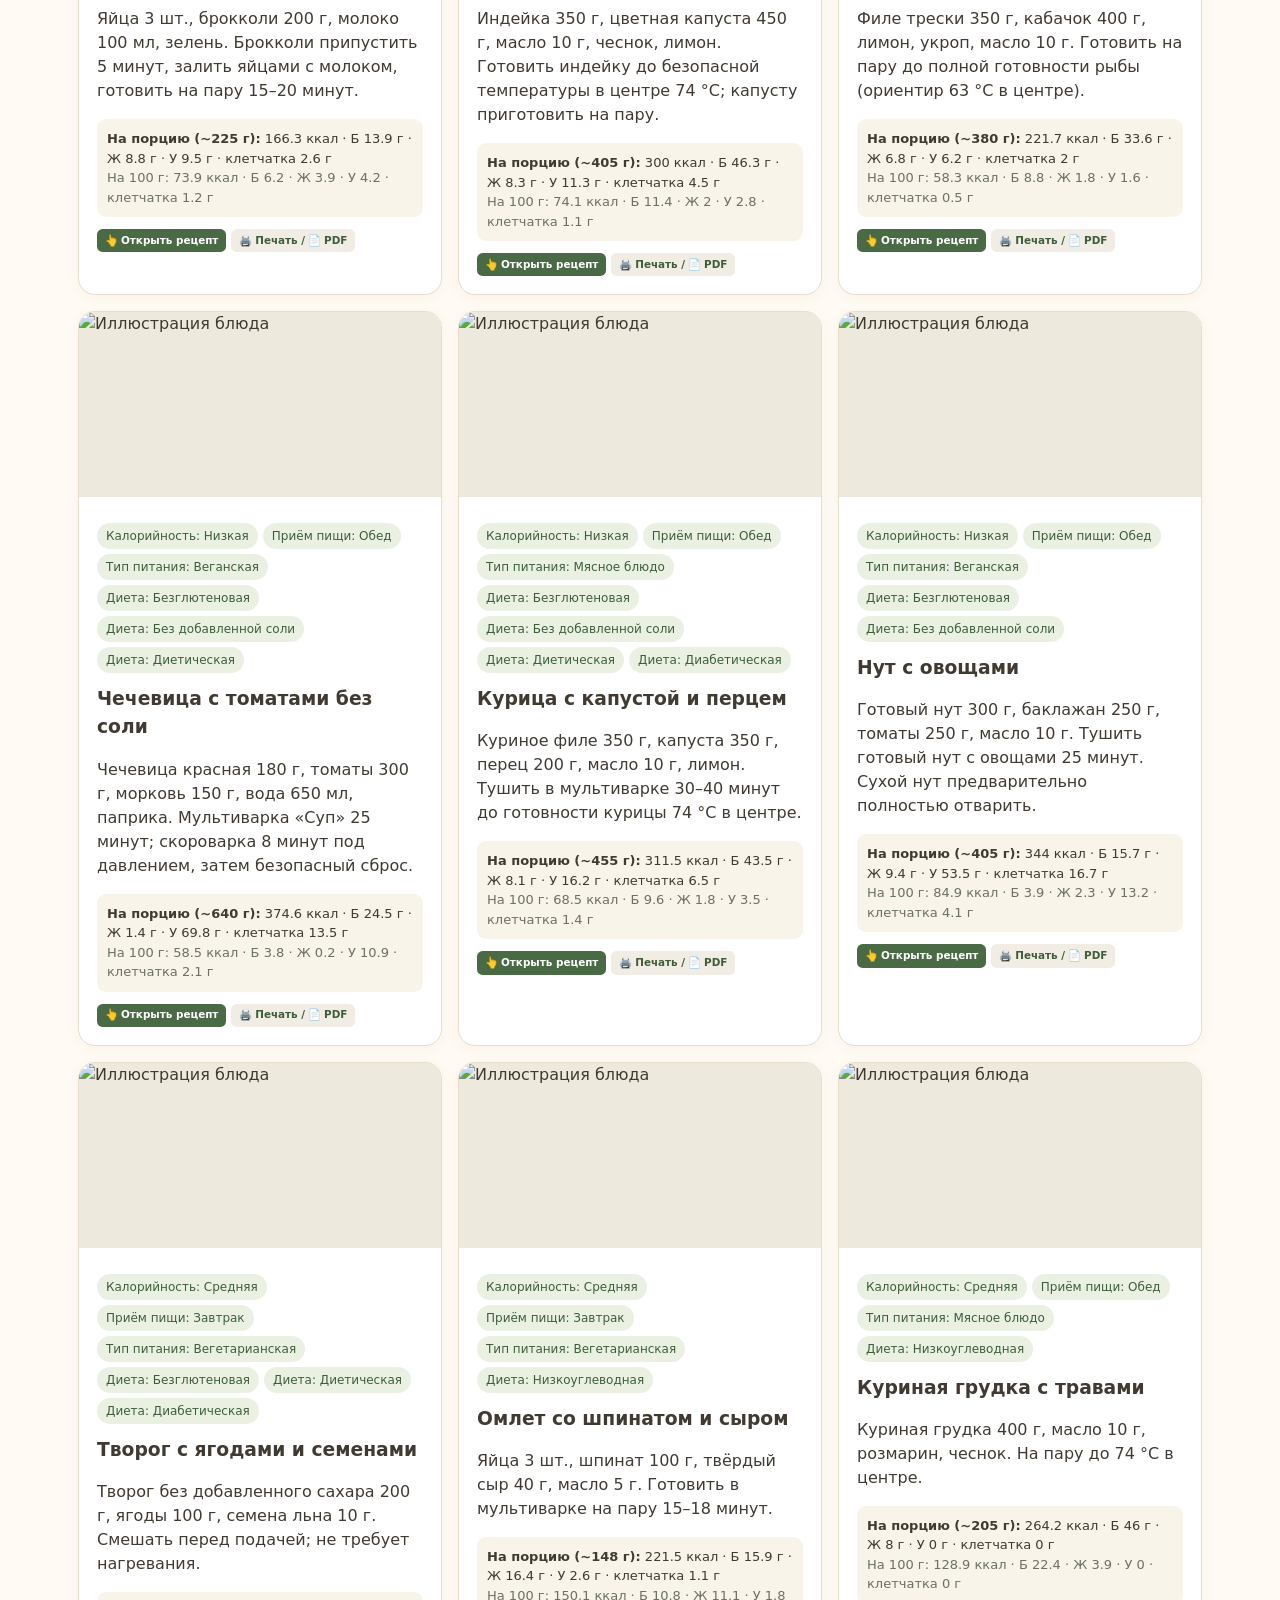
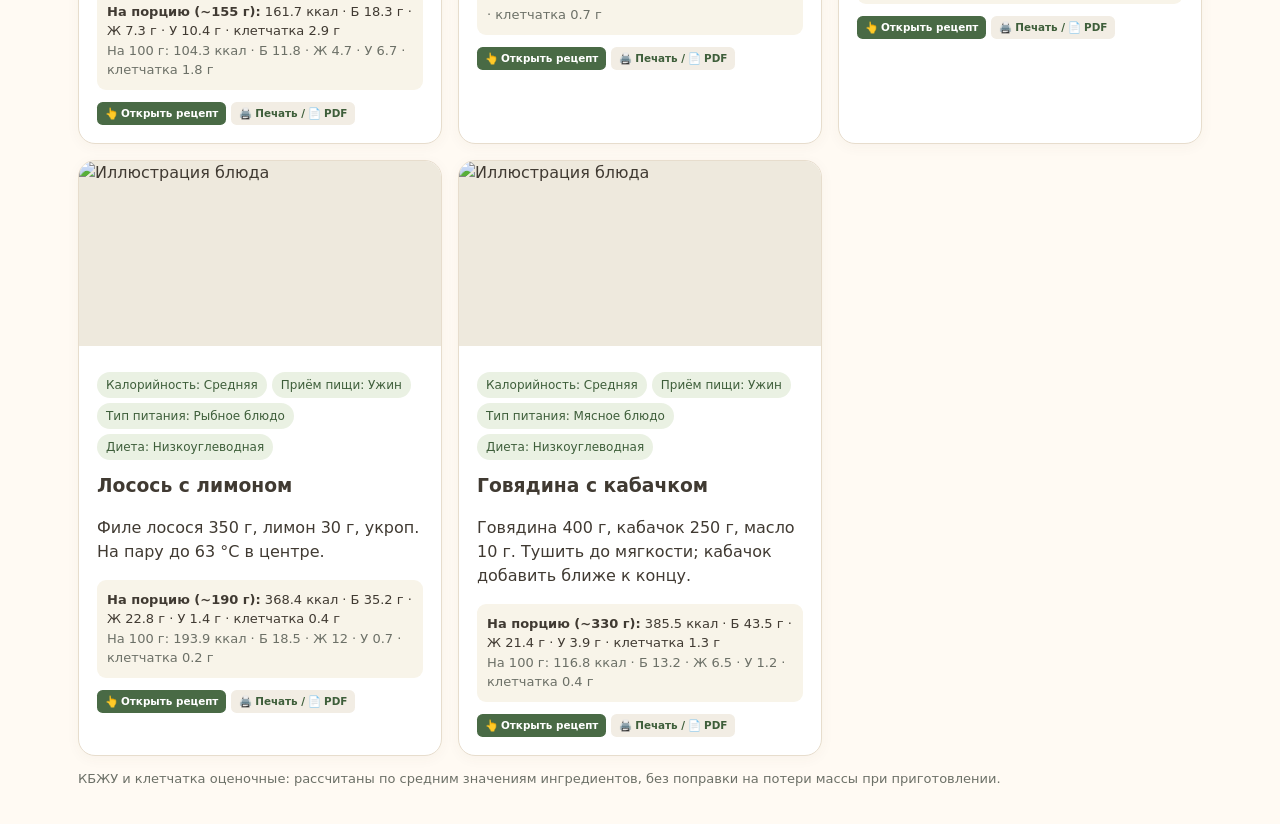
==== commit a5d179ce: "Исправить отображение категорий во всех карточках раздела" ====
--- a/diets/index.html
+++ b/diets/index.html
@@ -1 +1 @@
-<!doctype html><html lang="ru"><head><meta charset="utf-8"><meta name="viewport" content="width=device-width,initial-scale=1"><title>Диетические рецепты — Рецепты</title><link rel="stylesheet" href="../assets/site.css"></head><body><header><nav><a href="../">← Главная</a><a href="../soups/">Супы-пюре</a><a href="../diets/">Диеты</a><a href="../sous-vide/">Су-вид</a><a href="../tourism/">Туризм</a><a href="../menu/">Меню на неделю</a></nav><h1>Диетические рецепты</h1><p>Безглютеновые, бессолевые, диабетические и низкоуглеводные варианты.</p></header><main><section class="panel"><p>Метки диет — ориентир для выбора блюда, не медицинское назначение. Учитывайте индивидуальные ограничения и состав продуктов.</p></section><div id="categoryToggle"></div><section id="cards" class="cards"></section><p class="muted">КБЖУ и клетчатка оценочные: рассчитаны по средним значениям ингредиентов, без поправки на потери массы при приготовлении.</p></main><script src="../assets/recipes-data.js"></script><script src="../assets/recipe-ui.js"></script><script>const data=window.RECIPES_DATA.filter(x=>x.section==='диеты');document.getElementById('cards').innerHTML=data.map(x=>{let n=x.nutrition;return '<article class="card"><img loading="lazy" src="'+x.image+'" alt="Иллюстрация блюда"><div class="inside"><h3>'+x.name+'</h3><p>'+x.formula+'</p>'+(x.section==='супы'?'<p><b>Мультиварка:</b> '+x.multi+' · <b>Скороварка:</b> '+x.pressure+' под давлением</p>':'')+(n?'<div class="nutr"><b>На порцию (~'+n.portionG+' г):</b> '+n.perPortion[0]+' ккал · Б '+n.perPortion[1]+' г · Ж '+n.perPortion[2]+' г · У '+n.perPortion[3]+' г · клетчатка '+n.perPortion[4]+' г<br><small>На 100 г: '+n.per100[0]+' ккал · Б '+n.per100[1]+' · Ж '+n.per100[2]+' · У '+n.per100[3]+' · клетчатка '+n.per100[4]+' г</small></div>':'<p>КБЖУ не рассчитаны.</p>') +window.RECIPES_UI.actions(x,'../')+'</div></article>'}).join('');document.getElementById('categoryToggle').innerHTML=window.RECIPES_UI.toggle();window.RECIPES_UI.initToggle();</script></body></html>+<!doctype html><html lang="ru"><head><meta charset="utf-8"><meta name="viewport" content="width=device-width,initial-scale=1"><title>Диетические рецепты — Рецепты</title><link rel="stylesheet" href="../assets/site.css"></head><body><header><nav><a href="../">← Главная</a><a href="../soups/">Супы-пюре</a><a href="../diets/">Диеты</a><a href="../sous-vide/">Су-вид</a><a href="../tourism/">Туризм</a><a href="../menu/">Меню на неделю</a></nav><h1>Диетические рецепты</h1><p>Безглютеновые, бессолевые, диабетические и низкоуглеводные варианты.</p></header><main><section class="panel"><p>Метки диет — ориентир для выбора блюда, не медицинское назначение. Учитывайте индивидуальные ограничения и состав продуктов.</p></section><div id="categoryToggle"></div><section id="cards" class="cards"></section><p class="muted">КБЖУ и клетчатка оценочные: рассчитаны по средним значениям ингредиентов, без поправки на потери массы при приготовлении.</p></main><script src="../assets/recipes-data.js"></script><script src="../assets/recipe-ui.js"></script><script>const data=window.RECIPES_DATA.filter(x=>x.section==='диеты');document.getElementById('cards').innerHTML=data.map(x=>{let n=x.nutrition;return '<article class="card"><img loading="lazy" src="'+x.image+'" alt="Иллюстрация блюда"><div class="inside">'+window.RECIPES_UI.tags(x)+'<h3>'+x.name+'</h3><p>'+x.formula+'</p>'+(x.section==='супы'?'<p><b>Мультиварка:</b> '+x.multi+' · <b>Скороварка:</b> '+x.pressure+' под давлением</p>':'')+(n?'<div class="nutr"><b>На порцию (~'+n.portionG+' г):</b> '+n.perPortion[0]+' ккал · Б '+n.perPortion[1]+' г · Ж '+n.perPortion[2]+' г · У '+n.perPortion[3]+' г · клетчатка '+n.perPortion[4]+' г<br><small>На 100 г: '+n.per100[0]+' ккал · Б '+n.per100[1]+' · Ж '+n.per100[2]+' · У '+n.per100[3]+' · клетчатка '+n.per100[4]+' г</small></div>':'<p>КБЖУ не рассчитаны.</p>') +window.RECIPES_UI.actions(x,'../')+'</div></article>'}).join('');document.getElementById('categoryToggle').innerHTML=window.RECIPES_UI.toggle();window.RECIPES_UI.initToggle();</script></body></html>
--- a/assets/site.css
+++ b/assets/site.css
@@ -1,3 +1,15 @@
 :root{font-family:system-ui,-apple-system,"Segoe UI",sans-serif;color:#403a32;background:#fffaf3;--ink:#403a32;--green:#496a45;--cream:#fffaf3;--line:#e7ddcd}*{box-sizing:border-box}body{margin:0;background:var(--cream);color:var(--ink);line-height:1.5}a{color:var(--green)}header{background:linear-gradient(115deg,#fff4e2,#e7efdc);padding:34px max(20px,calc((100vw - 1120px)/2));border-bottom:1px solid var(--line)}header h1{font-size:clamp(32px,5vw,52px);margin:10px 0;color:#754c36}header p{max-width:760px}nav{display:flex;flex-wrap:wrap;gap:10px}nav a,.link{background:white;border:1px solid var(--line);border-radius:20px;padding:9px 14px;text-decoration:none;font-weight:650}main{max-width:1160px;padding:22px 18px;margin:auto}h2{color:#754c36}.cards,.grid{display:grid;grid-template-columns:repeat(auto-fit,minmax(min(100%,280px),1fr));gap:16px}.card,.panel,.day{background:white;border:1px solid var(--line);border-radius:17px;overflow:hidden;box-shadow:0 3px 14px #5540260b}.card img{width:100%;height:185px;object-fit:cover;display:block;background:#eee9dd}.inside,.panel,.day{padding:18px}.card h3{margin:8px 0}.tag{display:inline-block;font-size:12px;background:#eaf1e3;color:#3e5e3a;border-radius:15px;padding:4px 9px;margin:3px}.muted,small{color:#6c7067;font-size:13px}.filters{display:grid;grid-template-columns:repeat(auto-fit,minmax(170px,1fr));gap:12px}.filters label{display:block;font-weight:600;font-size:13px}input,select,textarea{width:100%;max-width:100%;padding:10px;border:1px solid #cfc7b9;border-radius:9px;background:white;color:var(--ink);font:inherit}button{cursor:pointer;border:0;border-radius:10px;background:#55734c;color:white;padding:10px 15px;font:inherit}button:focus-visible,a:focus-visible,input:focus-visible,select:focus-visible{outline:3px solid #b08a4b;outline-offset:2px}.diet-buttons{display:flex;gap:9px;flex-wrap:wrap}.diet-buttons button{background:#eee8dc;color:#403a32}.diet-buttons button:hover,.diet-buttons button:focus{background:#55734c;color:white}.diet-explain,.warn{padding:13px;border-left:4px solid #8da47b;background:#f4f6ed;border-radius:9px}.feedback textarea{min-height:110px}.actions{display:flex;gap:8px;flex-wrap:wrap}.nutr{font-size:13px;background:#f8f4e9;border-radius:9px;padding:10px;margin:12px 0}.meal{padding:10px 0;border-top:1px solid var(--line)}.checks{display:flex;flex-wrap:wrap;gap:8px}.checks label{border:1px solid var(--line);border-radius:22px;padding:8px 12px}.checks input{width:auto}.site-home{position:fixed;right:14px;bottom:14px;z-index:20;background:white;padding:10px 14px;border-radius:24px;box-shadow:0 4px 20px #0002;text-decoration:none}@media(max-width:640px){header{padding:25px 18px}.card img{height:165px}}@media print{header,.noprint,.controls,.site-home{display:none!important}.card,.day{break-inside:avoid;box-shadow:none}}
 /* Recipe categories, navigation and printable recipe */
 .category-toggle{display:inline-flex;align-items:center;gap:9px;width:auto;margin:12px 0;padding:10px 15px;border:1px solid var(--line);border-radius:11px;background:white;color:var(--ink);cursor:pointer;font-weight:650}.category-toggle input{width:18px;height:18px;accent-color:var(--green)}.recipe-categories{display:flex;flex-wrap:wrap;gap:5px;margin:8px 0 12px}.recipe-categories .tag{margin:0}.recipe-actions{display:flex;flex-wrap:wrap;gap:8px;margin-top:12px}.recipe-actions a{display:inline-block;text-decoration:none;background:var(--green);color:#fff;border-radius:9px;padding:9px 13px;font-weight:650}.recipe-actions a.secondary-action{background:#f2ede4;color:#3e5e3a}.recipe-page{max-width:850px;margin:0 auto}.recipe-page .recipe-photo{display:block;width:100%;max-height:380px;object-fit:cover;border-radius:16px}.recipe-page .recipe-ingredients{width:100%;border-collapse:collapse}.recipe-page .recipe-ingredients th,.recipe-page .recipe-ingredients td{text-align:left;border-bottom:1px solid var(--line);padding:10px}.recipe-page .recipe-ingredients td:last-child{text-align:right;white-space:nowrap}.recipe-page .recipe-ingredients th:last-child{text-align:right}.recipe-page .recipe-meta{display:flex;gap:8px;flex-wrap:wrap}.recipe-page .recipe-meta span{padding:7px 11px;background:#eef1e8;border-radius:9px}.recipe-page .recipe-print{margin-top:18px}.categories-hidden .recipe-categories{display:none!important}@media print{.recipe-page header,.recipe-page nav,.recipe-page .recipe-print,.category-toggle,.site-home{display:none!important}.recipe-page .recipe-photo{max-height:180px}.recipe-page .panel{box-shadow:none;border:0;padding:10px 0}.recipe-page main{padding:0}.recipe-page h1{font-size:26px}.recipe-page .recipe-ingredients th,.recipe-page .recipe-ingredients td{padding:5px}}
+
+/* Wide-screen hero line; on narrow screens wrap naturally without overflow */
+.hero .hero-subtitle{max-width:none;width:max-content;max-width:100%;font-size:clamp(12px,1.08vw,16px);line-height:1.5;letter-spacing:-.012em}@media(min-width:1120px){.hero .hero-subtitle{white-space:nowrap;font-size:clamp(12px,1.02vw,16px)}}@media(max-width:1119px){.hero .hero-subtitle{width:auto;white-space:normal;overflow-wrap:normal}}.recipe-actions a{display:inline-flex;align-items:center;justify-content:center;gap:4px;white-space:nowrap}
+
+/* Compact recipe action buttons */
+.recipe-actions{gap:6px}.recipe-actions a{padding:6px 10px;font-size:13px;line-height:1.3;border-radius:7px;gap:3px}
+
+/* Recipe buttons: additional 20% reduction */
+.recipe-actions a{font-size:10.4px!important;padding:4.8px 8px!important;line-height:1.3!important;border-radius:5.6px!important;min-height:0!important;min-width:0!important}.recipe-actions{gap:4.8px!important}
+
+/* Compact heading for individual recipe pages */
+.recipe-page>header{padding:14px max(18px,calc((100vw - 850px)/2)) 18px}.recipe-page>header nav{gap:8px;align-items:center}.recipe-page>header nav a{font-size:12px;line-height:1.25;padding:6px 10px;border-radius:9px;font-weight:550}.recipe-page>header h1{font-size:clamp(22px,2.4vw,30px);line-height:1.2;margin:12px 0 0;font-weight:700;letter-spacing:-.02em}@media(max-width:540px){.recipe-page>header{padding:12px 16px 15px}.recipe-page>header h1{font-size:23px}.recipe-page>header nav a{font-size:12px;padding:5px 8px}}
